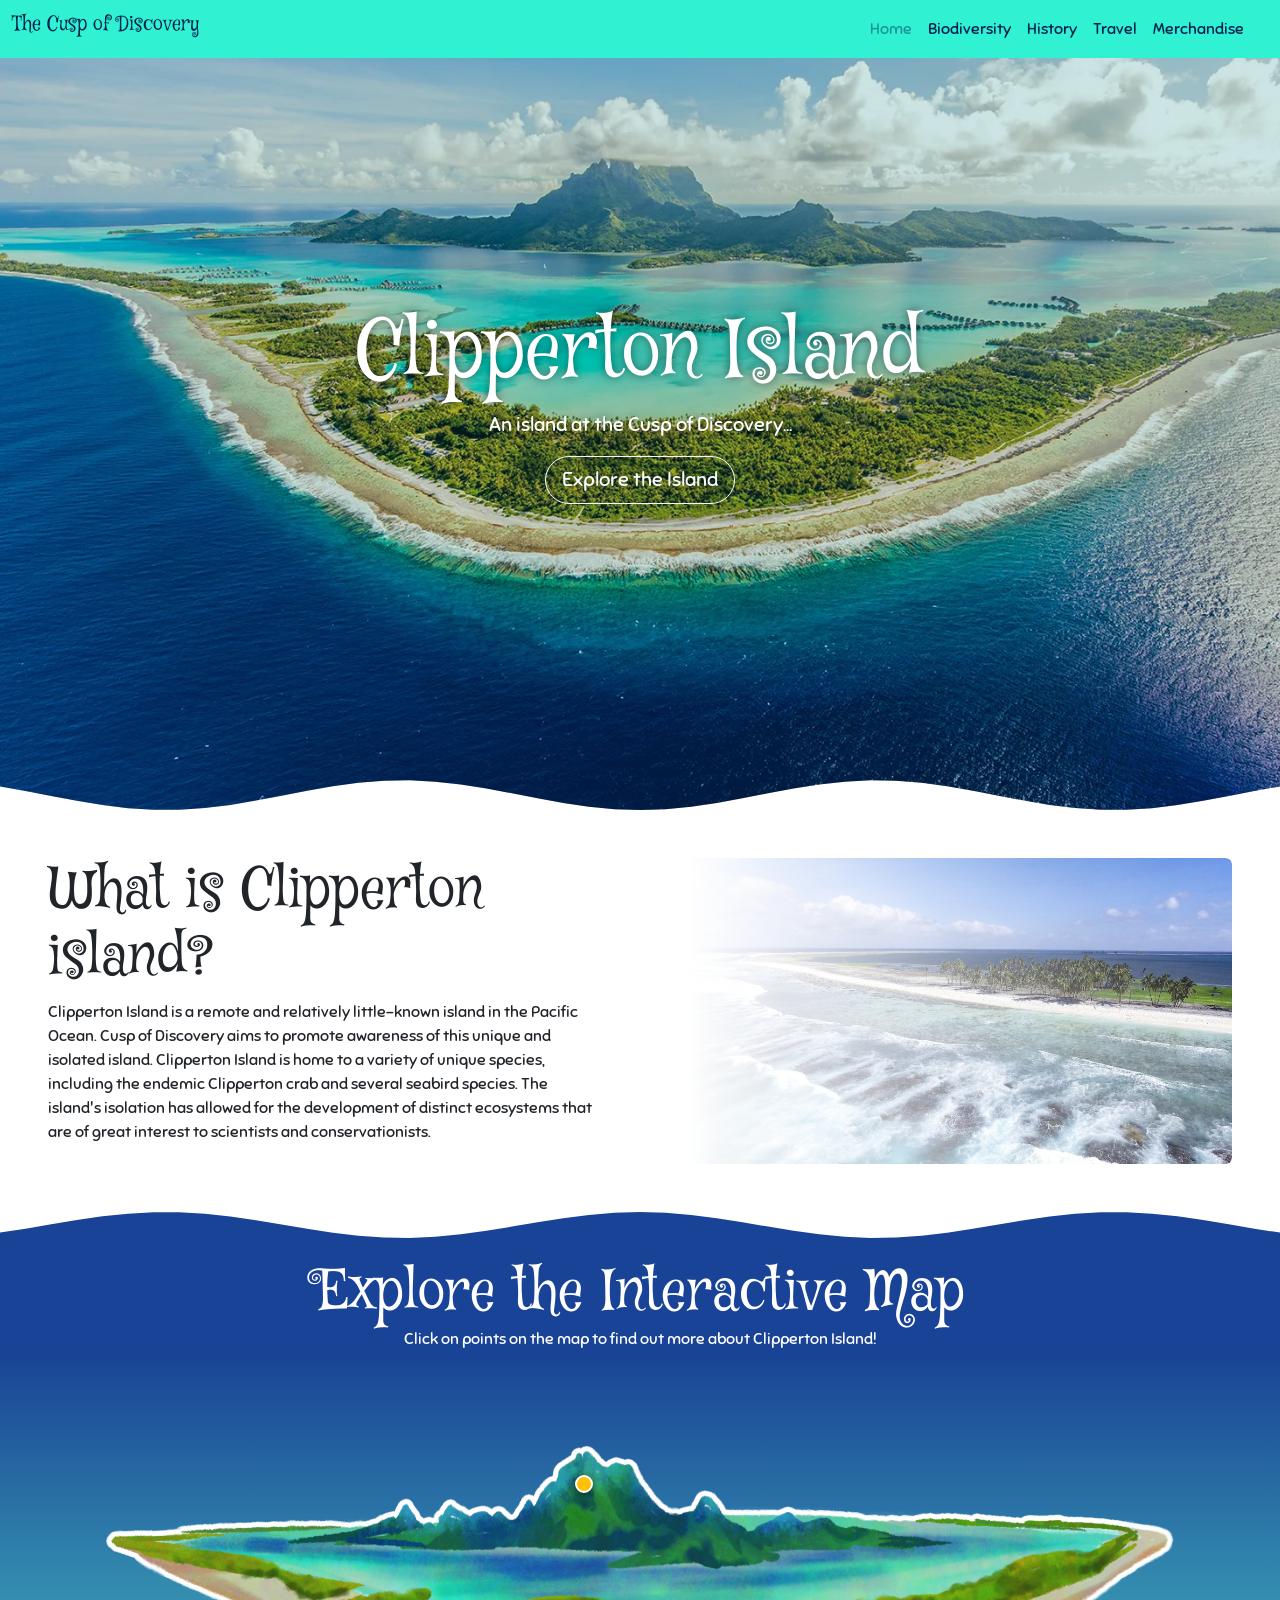
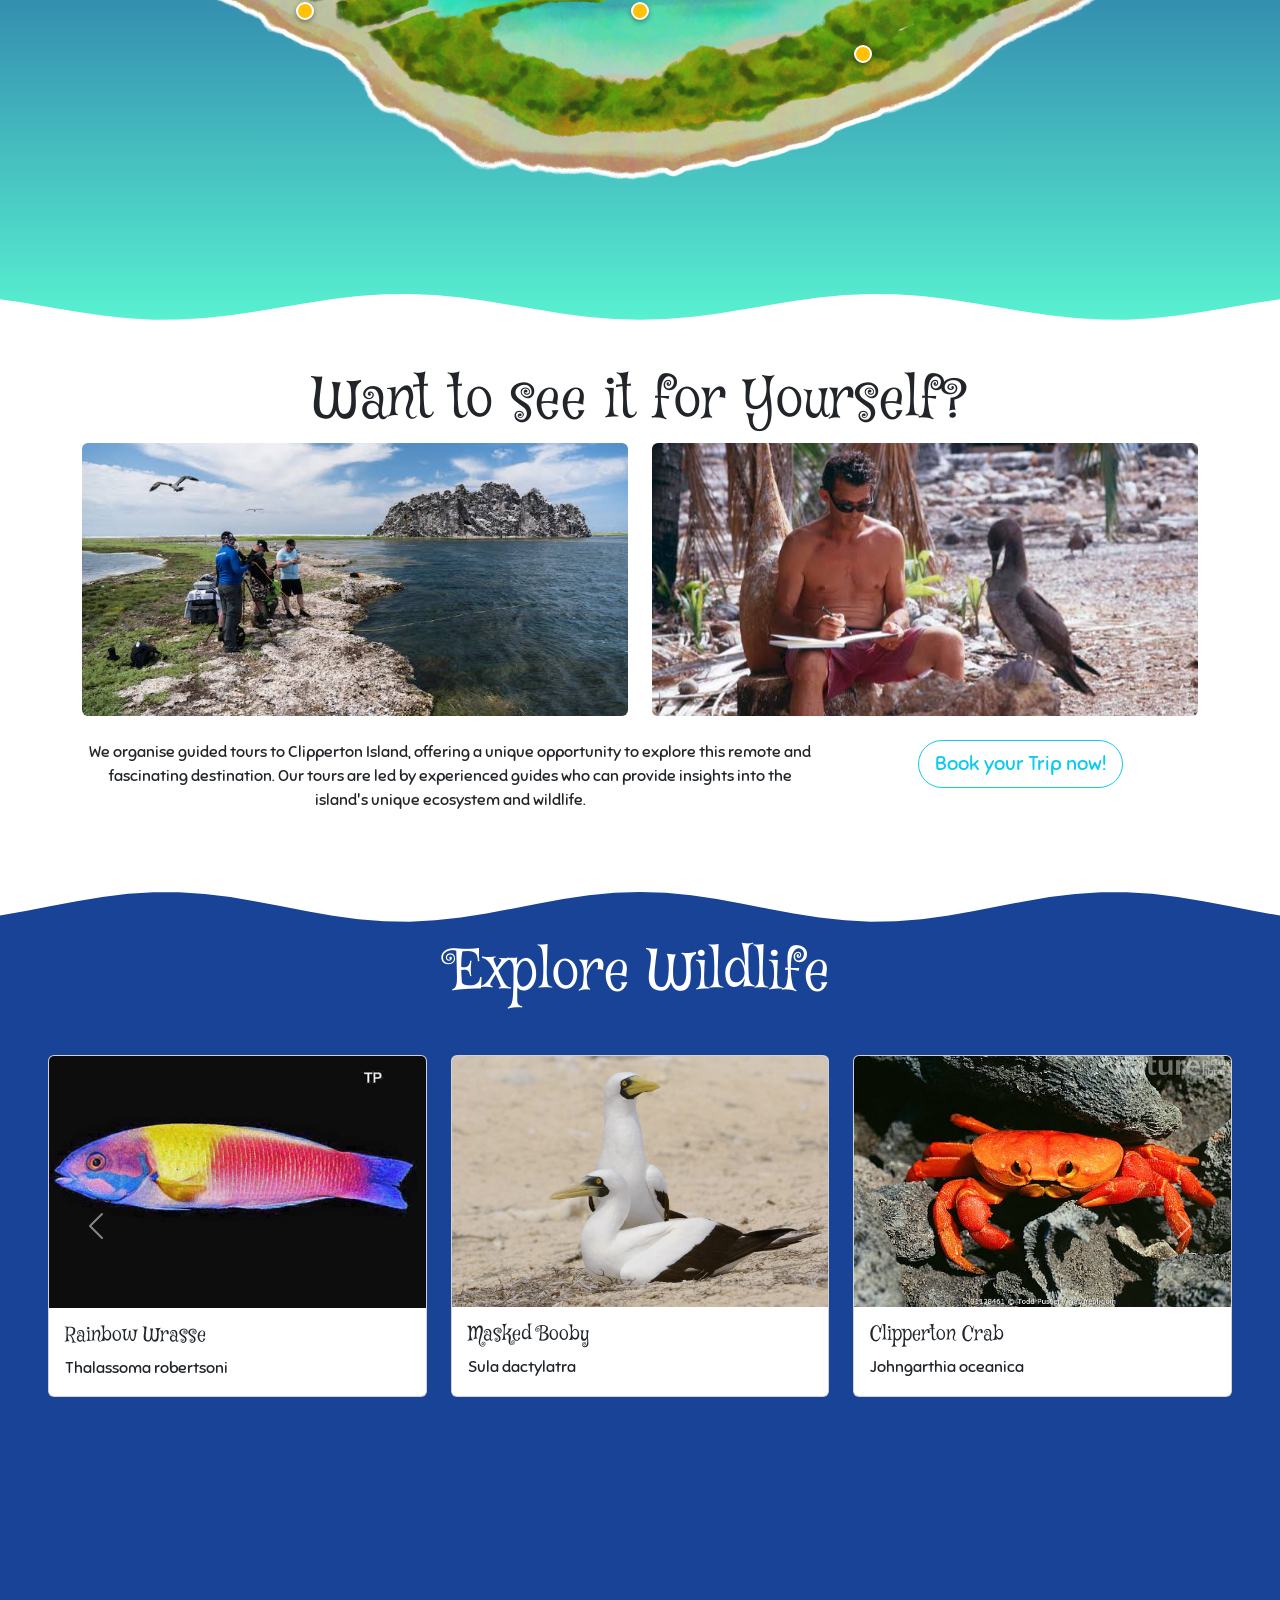
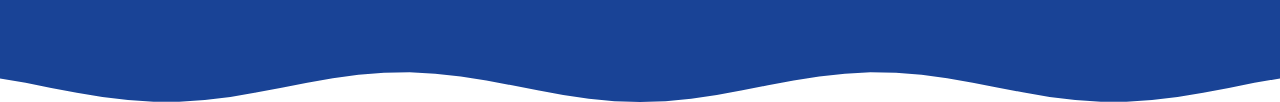
==== index.html @ e1ca2e1e "Add initial project files including HTML, CSS, JavaScript, images, and configuration" ====
<!doctype html>
<html lang="en">
  <head>
    <meta charset="utf-8">
    <meta name="viewport" content="width=device-width, initial-scale=1">
    <title>The Cusp of Discovery</title>
    <link href="https://cdn.jsdelivr.net/npm/bootstrap@5.3.9/dist/css/bootstrap.min.css" rel="stylesheet" integrity="sha384-yEPZ7jP9S0QKiUQ0m3jjsO4ProIW7wvR9gXkI7JOGa2XVsw53Yke2bsdkBbjmmiX" crossorigin="anonymous">
    <link rel="stylesheet" href="css/style.css">
    <link rel="preconnect" href="https://fonts.googleapis.com">
    <link rel="preconnect" href="https://fonts.gstatic.com" crossorigin>
    <link href="https://fonts.googleapis.com/css2?family=Mystery+Quest&family=Sniglet:wght@400;800&display=swap" rel="stylesheet">
</head>



  <body>
    <nav class="navbar navbar-expand-lg fixed-top custom-navbar">
        <div class="container-fluid">
            <a class="h2 navbar-brand" href="#">The Cusp of Discovery</a>
            <button class="navbar-toggler" type="button" data-bs-toggle="offcanvas" data-bs-target="#offcanvasNavbar" aria-controls="offcanvasNavbar" aria-label="Toggle navigation">
            <span class="navbar-toggler-icon"></span>
            </button>
            <div class="offcanvas offcanvas-end" tabindex="-1" id="offcanvasNavbar" aria-labelledby="offcanvasNavbarLabel">
                <div class="offcanvas-header">
                    <h5 class="offcanvas-title" id="offcanvasNavbarLabel">The Cusp of Discovery</h5>
                    <button type="button" class="btn-close" data-bs-dismiss="offcanvas" aria-label="Close"></button>
                </div>
                <div class="offcanvas-body">
                    <ul class="navbar-nav justify-content-end flex-grow-1 pe-3">
                        <li class="nav-item">
                            <a class="nav-link active" aria-current="page" href="#">Home</a>
                        </li>
                        <li class="nav-item">
                            <a class="nav-link" href="#">Biodiversity</a>
                        </li>
                        <li class="nav-item">
                            <a class="nav-link" href="#">History</a>
                        </li>
                        <li class="nav-item">
                            <a class="nav-link" href="#">Travel</a>
                        </li>
                        <li class="nav-item">
                            <a class="nav-link" href="#">Merchandise</a>
                        </li>
                    </ul>
                </div>
            </div>
        </div>
    </nav>

    <div class="masthead"
    style="background-image: url(images/clipperton_hero.png);"
    >
        <div class="color-overlay d-flex justify-content-center align-items-center">
            <div class="text-center text-white">
                <h1 class="display-1 ">Clipperton Island</h1>
                <p class="lead text-center">An island at the Cusp of Discovery...</p>
                
               <a href="#map" class="btn btn-outline-light btn-lg rounded-pill">
                Explore the Island
                </a>
            </div>
        </div>
    </div>

    <div class="container-fluid island-bio">
        <div class="row">
            <div class="col-12 col-md-6 p-5">
                <h2 class="display-4">What is Clipperton island?</h2>
                <p>Clipperton Island is a remote and relatively little-known island in the Pacific Ocean. Cusp of Discovery aims to promote awareness of this unique and isolated island. Clipperton Island is home to a variety of unique species, including the endemic Clipperton crab and several seabird species. The island's isolation has allowed for the development of distinct ecosystems that are of great interest to scientists and conservationists.</p>
            </div>
            <div class="col-12 col-md-6 p-5">
                <img src="images/shore.jpg" alt="Biodiversity" class="img-fluid rounded fade-img" >
            </div>
        </div>
    </div>

    <div class="justify-content-center align-items-center map-container d-flex py-5" id="map">
        <div class="text-center m-0">
            <h2 class="display-4 text-white m-0" >Explore the Interactive Map</h2>
            <p class="text-white">Click on points on the map to find out more about Clipperton Island!</p>

            <div class="container my-5" >
                <div class="position-relative d-inline-block w-100">
                    <img src="images/interactive_map.png" alt="Interactive Map" class="img-fluid rounded" >

                <button type="button" 
                        class="btn btn-warning rounded-circle position-absolute map-pin" 
                        style="top: 20%; left: 45%;"
                        data-bs-toggle="popover" 
                        data-bs-trigger="focus"
                        data-bs-custom-class="map-popover"
                        data-bs-title="Clipperton Rock" 
                        data-img="images/clipperton_rock.jpg"
                        data-bs-content="Clipperton Rock is the highest point on the island standing at 29m tall. It is a small, now extinct, volcanic outcropping.">
                </button>

                <button type="button"
                        class="btn btn-warning rounded-circle position-absolute map-pin" 
                        style="top: 60%; left: 70%;"
                        data-bs-toggle="popover" 
                        data-bs-trigger="focus"
                        data-bs-custom-class="map-popover"
                        data-bs-title="Plant Life" 
                        data-img="images/palms.jpg"
                        data-bs-content="The plant-life of the island consists of spiny grass, low thickets, and coconut palms">
                </button>

                <button type="button"
                        class="btn btn-warning rounded-circle position-absolute map-pin" 
                        style="top: 50%; left: 50%;"
                        data-bs-toggle="popover" 
                        data-bs-trigger="focus"
                        data-bs-custom-class="map-popover"
                        data-bs-title="Freshwater Lagoon" 
                        data-img="images/clipperton_lagoon.jpg"
                        data-bs-content="Clipperton's stagntant freshwater lagoon is filled with corals and seaweed beds. The lagoon is entirely devoid of fish. The water is drinkable but does not taste very good.">
                </button>

                <button type="button"
                        class="btn btn-warning rounded-circle position-absolute map-pin" 
                        style="top: 50%; left: 20%;"
                        data-bs-toggle="popover" 
                        data-bs-trigger="focus"
                        data-bs-custom-class="map-popover"
                        data-bs-title="Shore" 
                        data-img="images/clipperton_crab.jpg"
                        data-bs-content="The island shore separates the ocean from the island's freshwater lagoon. It is home to bright-orange land crabs known as Clipperton crabs.">
                </button>

                </div>
            </div>
        </div>
    </div>

    <div class="container py-5">
        <div class="text-center">
            <h2 class="display-4 m-0" >Want to see it for Yourself?</h2>
            <div class="row">
                <div class="col-12 col-md-6">
                    <img src="images/tours.png" alt="island tours" class="img-fluid rounded my-2">
                </div>
                <div class="col-12 col-md-6">
                    <img src="images/tours_2.png" alt="island tours" class="img-fluid rounded my-2">
                </div>
            </div>

            <div class="row py-3">
                <div class="col-12 col-md-8">
                    <p >We organise guided tours to Clipperton Island, offering a unique opportunity to explore this remote and fascinating destination. Our tours are led by experienced guides who can provide insights into the island's unique ecosystem and wildlife.</p>
                </div>
                <div class="col-12 col-md-4">
                    <a href="travel.html" class="btn btn-outline-info btn-lg rounded-pill">
                    Book your Trip now!
                    </a>
                </div>
            </div>
        </div>
    </div>

    <div class=" wildlife-container">
        <div class="text-center py-5">
        <h2 class="display-4 m-0 text-white">Explore Wildlife</h2>
        </div>
        <div id="carouselExampleControls" class="carousel slide px-5" data-bs-ride="false">
            <div class="carousel-inner">


                <div class="carousel-item active">
                <div class="row row-cols-1 row-cols-md-3 g-4">

                    <div class="col">
                    <a href="#"><div class="card h-100">
                        <img src="images/rainbow_wrass.png" class="card-img-top" alt="Rainbow Wrasse">
                        <div class="card-body">
                        <h5 class="card-title">Rainbow Wrasse</h5>
                        <p class="card-text">Thalassoma robertsoni</p>
                        </div>
                    </div></a>
                    </div>

                    <div class="col">
                    <a href="#"><div class="card h-100">
                        <img src="images/masked_booby.jpg" class="card-img-top" alt="Masked Booby">
                        <div class="card-body">
                        <h5 class="card-title">Masked Booby</h5>
                        <p class="card-text">Sula dactylatra</p>
                        </div>
                    </div></a>
                    </div>
                    
                    <div class="col">
                    <a href="#"><div class="card h-100">
                        <img src="images/clipperton_crab.png" class="card-img-top" alt="Clipperton Crab">
                        <div class="card-body">
                        <h5 class="card-title">Clipperton Crab</h5>
                        <p class="card-text">Johngarthia oceanica</p>
                        </div>
                    </div></a>
                    </div>
                    
                </div>
                </div>

                <!-- Slide 2 -->
                <div class="carousel-item">
                <div class="row row-cols-1 row-cols-md-3 g-4">
                    <div class="col">
                    <a href="#"><div class="card h-100">
                        <img src="images/frigatebird.jpg" class="card-img-top" alt="Frigate Bird">
                        <div class="card-body">
                        <h5 class="card-title">Frigate Bird</h5>
                        <p class="card-text">Fregata magnificens</p>
                        </div>
                    </div></a>
                    </div>
                    
                    <div class="col">
                    <a href="#"><div class="card h-100">
                        <img src="images/copper_skink.jpg" class="card-img-top" alt="Copper-tailed Skink">
                        <div class="card-body">
                        <h5 class="card-title">Copper-tailed Skink</h5>
                        <p class="card-text">Ctenotus taeniolatus</p>
                        </div>
                    </div></a>
                    </div>
                    
                    <div class="col">
                    <a href="#"><div class="card h-100">
                        <img src="images/cocos_booby.jpg" class="card-img-top" alt="Cocos Booby">
                        <div class="card-body">
                        <h5 class="card-title">Cocos Booby</h5>
                        <p class="card-text">Sula brewsteri</p>
                        </div>
                    </div></a>
                    </div>
                    
                </div>
                </div>

            </div>

            <button class="carousel-control-prev" type="button" data-bs-target="#carouselExampleControls" data-bs-slide="prev">
                <span class="carousel-control-prev-icon" aria-hidden="true"></span>
                <span class="visually-hidden">Previous</span>
            </button>
            <button class="carousel-control-next" type="button" data-bs-target="#carouselExampleControls" data-bs-slide="next">
                <span class="carousel-control-next-icon" aria-hidden="true"></span>
                <span class="visually-hidden">Next</span>
            </button>
            </div>
        </div>
     
    
    

   <script src="https://code.jquery.com/jquery-3.7.1.min.js"></script>
    <script src="https://cdn.jsdelivr.net/npm/bootstrap@5.3.9/dist/js/bootstrap.bundle.min.js" integrity="sha384-WyOxWvTyr1QaMPfiPJSv76iReVthorl5uWlFtZPyK0IEB0hGzo9y5Bp9mYanr8Bu" crossorigin="anonymous"></script>
    <script src="js/app.js"></script>
    <script src="js/script.js"></script>
    
</body>
</html>
---- css/style.css ----
* {
    font-family: Sniglet, cursive;
}

h1,
h2,
h3,
h4,
h5,
h6,
.navbar-brand {
    font-family: 'Mystery Quest', cursive;
}

a {
    text-decoration: none;
}

.masthead {
    background-size: cover;
    min-height: 90vh;
    position: relative;
    color: white;
    text-shadow: 0 0 10px rgba(0, 0, 0, 0.5);
    clip-path: polygon(100% 0%, 0% 0%,
            0.00% 97.09%, 2.00% 97.64%, 4.00% 98.26%, 6.00% 98.86%, 8.00% 99.39%,
            10.00% 99.77%, 12.00% 99.98%, 14.00% 99.97%, 16.00% 99.76%, 18.00% 99.37%,
            20.00% 98.84%, 22.00% 98.24%, 24.00% 97.62%, 26.00% 97.07%, 28.00% 96.64%,
            30.00% 96.39%, 32.00% 96.34%, 34.00% 96.50%, 36.00% 96.85%, 38.00% 97.34%,
            40.00% 97.94%, 42.00% 98.56%, 44.00% 99.13%, 46.00% 99.59%, 48.00% 99.90%,
            50.00% 100.00%, 52.00% 99.90%, 54.00% 99.59%, 56.00% 99.13%, 58.00% 98.56%,
            60.00% 97.94%, 62.00% 97.34%, 64.00% 96.85%, 66.00% 96.50%, 68.00% 96.34%,
            70.00% 96.39%, 72.00% 96.64%, 74.00% 97.07%, 76.00% 97.62%, 78.00% 98.24%,
            80.00% 98.84%, 82.00% 99.37%, 84.00% 99.76%, 86.00% 99.97%, 88.00% 99.98%,
            90.00% 99.77%, 92.00% 99.39%, 94.00% 98.86%, 96.00% 98.26%, 98.00% 97.64%,
            100.00% 97.09%);
}

.color-overlay {
    position: absolute;
    width: 100%;
    height: 100%;
    background-color: rgba(0, 121, 115, 0.2);
}

@media (max-width: 768px) {
    .masthead {
        min-height: 50vh;
    }
}

.custom-navbar,
.custom-navbar .offcanvas {
    background-color: rgb(48, 241, 209) !important;
}

.custom-navbar .navbar-brand,
.custom-navbar .offcanvas-title {
    color: #001f4e;
}

/* 3. Navigation Links */
.custom-navbar .nav-link {
    color: #001f4e;
}

/* 4. Hover & Active Link States */
.custom-navbar .nav-link:hover,
.custom-navbar .nav-link.active {
    color: #001f4e71;
}

.fade-img {
    mask: linear-gradient(to left, black 0%, transparent 100%);
    -webkit-mask: linear-gradient(to left, black 0%, transparent 100%);
    mask-size: contain;
    -webkit-mask-size: contain;
    mask-position: center;
    -webkit-mask-position: center;
    mask-repeat: no-repeat;
    -webkit-mask-repeat: no-repeat;
}

.map-container {
    background: #58F1D1;
    background: linear-gradient(0deg, rgba(88, 241, 209, 1) 0%, rgba(25, 67, 150, 1) 80%);
}

.map-container {
    min-height: 70vh;
    clip-path: polygon(100.00% 2.91%, 98.00% 2.36%, 96.00% 1.74%, 94.00% 1.14%, 92.00% 0.61%,
            90.00% 0.23%, 88.00% 0.02%, 86.00% 0.03%, 84.00% 0.24%, 82.00% 0.63%,
            80.00% 1.16%, 78.00% 1.76%, 76.00% 2.38%, 74.00% 2.93%, 72.00% 3.36%,
            70.00% 3.61%, 68.00% 3.66%, 66.00% 3.50%, 64.00% 3.15%, 62.00% 2.66%,
            60.00% 2.06%, 58.00% 1.44%, 56.00% 0.87%, 54.00% 0.41%, 52.00% 0.10%,
            50.00% 0.00%, 48.00% 0.10%, 46.00% 0.41%, 44.00% 0.87%, 42.00% 1.44%,
            40.00% 2.06%, 38.00% 2.66%, 36.00% 3.15%, 34.00% 3.50%, 32.00% 3.66%,
            30.00% 3.61%, 28.00% 3.36%, 26.00% 2.93%, 24.00% 2.38%, 22.00% 1.76%,
            20.00% 1.16%, 18.00% 0.63%, 16.00% 0.24%, 14.00% 0.03%, 12.00% 0.02%,
            10.00% 0.23%, 8.00% 0.61%, 6.00% 1.14%, 4.00% 1.74%, 2.00% 2.36%,
            0.00% 2.91%,

            /* Bottom Wave (Left to Right) */
            0.00% 97.09%, 2.00% 97.64%, 4.00% 98.26%, 6.00% 98.86%, 8.00% 99.39%,
            10.00% 99.77%, 12.00% 99.98%, 14.00% 99.97%, 16.00% 99.76%, 18.00% 99.37%,
            20.00% 98.84%, 22.00% 98.24%, 24.00% 97.62%, 26.00% 97.07%, 28.00% 96.64%,
            30.00% 96.39%, 32.00% 96.34%, 34.00% 96.50%, 36.00% 96.85%, 38.00% 97.34%,
            40.00% 97.94%, 42.00% 98.56%, 44.00% 99.13%, 46.00% 99.59%, 48.00% 99.90%,
            50.00% 100.00%, 52.00% 99.90%, 54.00% 99.59%, 56.00% 99.13%, 58.00% 98.56%,
            60.00% 97.94%, 62.00% 97.34%, 64.00% 96.85%, 66.00% 96.50%, 68.00% 96.34%,
            70.00% 96.39%, 72.00% 96.64%, 74.00% 97.07%, 76.00% 97.62%, 78.00% 98.24%,
            80.00% 98.84%, 82.00% 99.37%, 84.00% 99.76%, 86.00% 99.97%, 88.00% 99.98%,
            90.00% 99.77%, 92.00% 99.39%, 94.00% 98.86%, 96.00% 98.26%, 98.00% 97.64%,
            100.00% 97.09%);
}

.map-pin {
    width: 18px;
    height: 18px;
    padding: 0;
    border: 2px solid #ffffff;
    box-shadow: 0 2px 5px rgba(0, 0, 0, 0.4);
    transform: translate(-50%, -50%);
    transition: transform 0.2s ease;
}

.map-pin:hover,
.map-pin:focus {
    transform: translate(-50%, -50%) scale(1.3);
}

.map-popover {
    --bs-popover-header-bg: rgb(48, 241, 209);
    --bs-popover-header-color: #001f4e;
}

.map-popover .popover-header {
    font-size: 1.25rem;
    font-family: Sniglet, cursive;
}

.wildlife-container {
    background: rgba(25, 67, 150, 1);
    min-height: 90vh;
    clip-path: polygon(100.00% 2.91%, 98.00% 2.36%, 96.00% 1.74%, 94.00% 1.14%, 92.00% 0.61%,
            90.00% 0.23%, 88.00% 0.02%, 86.00% 0.03%, 84.00% 0.24%, 82.00% 0.63%,
            80.00% 1.16%, 78.00% 1.76%, 76.00% 2.38%, 74.00% 2.93%, 72.00% 3.36%,
            70.00% 3.61%, 68.00% 3.66%, 66.00% 3.50%, 64.00% 3.15%, 62.00% 2.66%,
            60.00% 2.06%, 58.00% 1.44%, 56.00% 0.87%, 54.00% 0.41%, 52.00% 0.10%,
            50.00% 0.00%, 48.00% 0.10%, 46.00% 0.41%, 44.00% 0.87%, 42.00% 1.44%,
            40.00% 2.06%, 38.00% 2.66%, 36.00% 3.15%, 34.00% 3.50%, 32.00% 3.66%,
            30.00% 3.61%, 28.00% 3.36%, 26.00% 2.93%, 24.00% 2.38%, 22.00% 1.76%,
            20.00% 1.16%, 18.00% 0.63%, 16.00% 0.24%, 14.00% 0.03%, 12.00% 0.02%,
            10.00% 0.23%, 8.00% 0.61%, 6.00% 1.14%, 4.00% 1.74%, 2.00% 2.36%,
            0.00% 2.91%,

            /* Bottom Wave (Left to Right) */
            0.00% 97.09%, 2.00% 97.64%, 4.00% 98.26%, 6.00% 98.86%, 8.00% 99.39%,
            10.00% 99.77%, 12.00% 99.98%, 14.00% 99.97%, 16.00% 99.76%, 18.00% 99.37%,
            20.00% 98.84%, 22.00% 98.24%, 24.00% 97.62%, 26.00% 97.07%, 28.00% 96.64%,
            30.00% 96.39%, 32.00% 96.34%, 34.00% 96.50%, 36.00% 96.85%, 38.00% 97.34%,
            40.00% 97.94%, 42.00% 98.56%, 44.00% 99.13%, 46.00% 99.59%, 48.00% 99.90%,
            50.00% 100.00%, 52.00% 99.90%, 54.00% 99.59%, 56.00% 99.13%, 58.00% 98.56%,
            60.00% 97.94%, 62.00% 97.34%, 64.00% 96.85%, 66.00% 96.50%, 68.00% 96.34%,
            70.00% 96.39%, 72.00% 96.64%, 74.00% 97.07%, 76.00% 97.62%, 78.00% 98.24%,
            80.00% 98.84%, 82.00% 99.37%, 84.00% 99.76%, 86.00% 99.97%, 88.00% 99.98%,
            90.00% 99.77%, 92.00% 99.39%, 94.00% 98.86%, 96.00% 98.26%, 98.00% 97.64%,
            100.00% 97.09%);
}
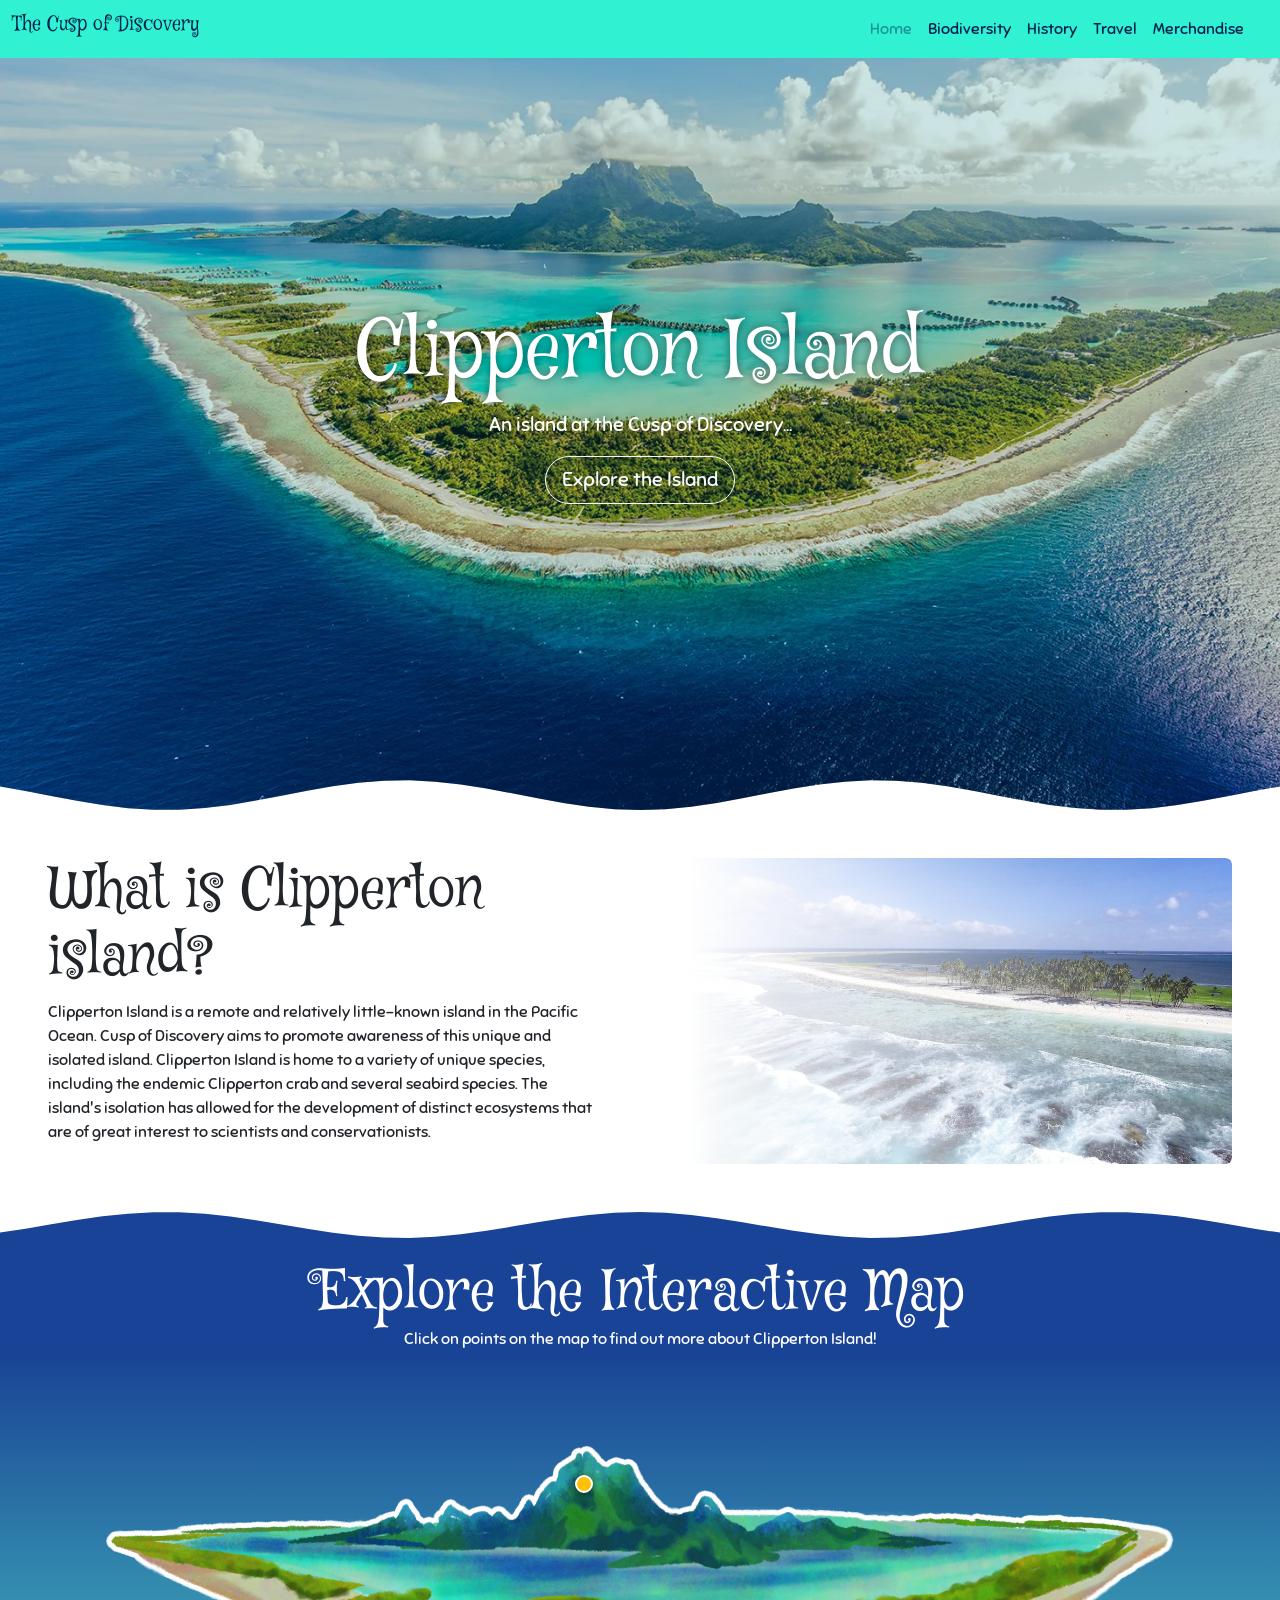
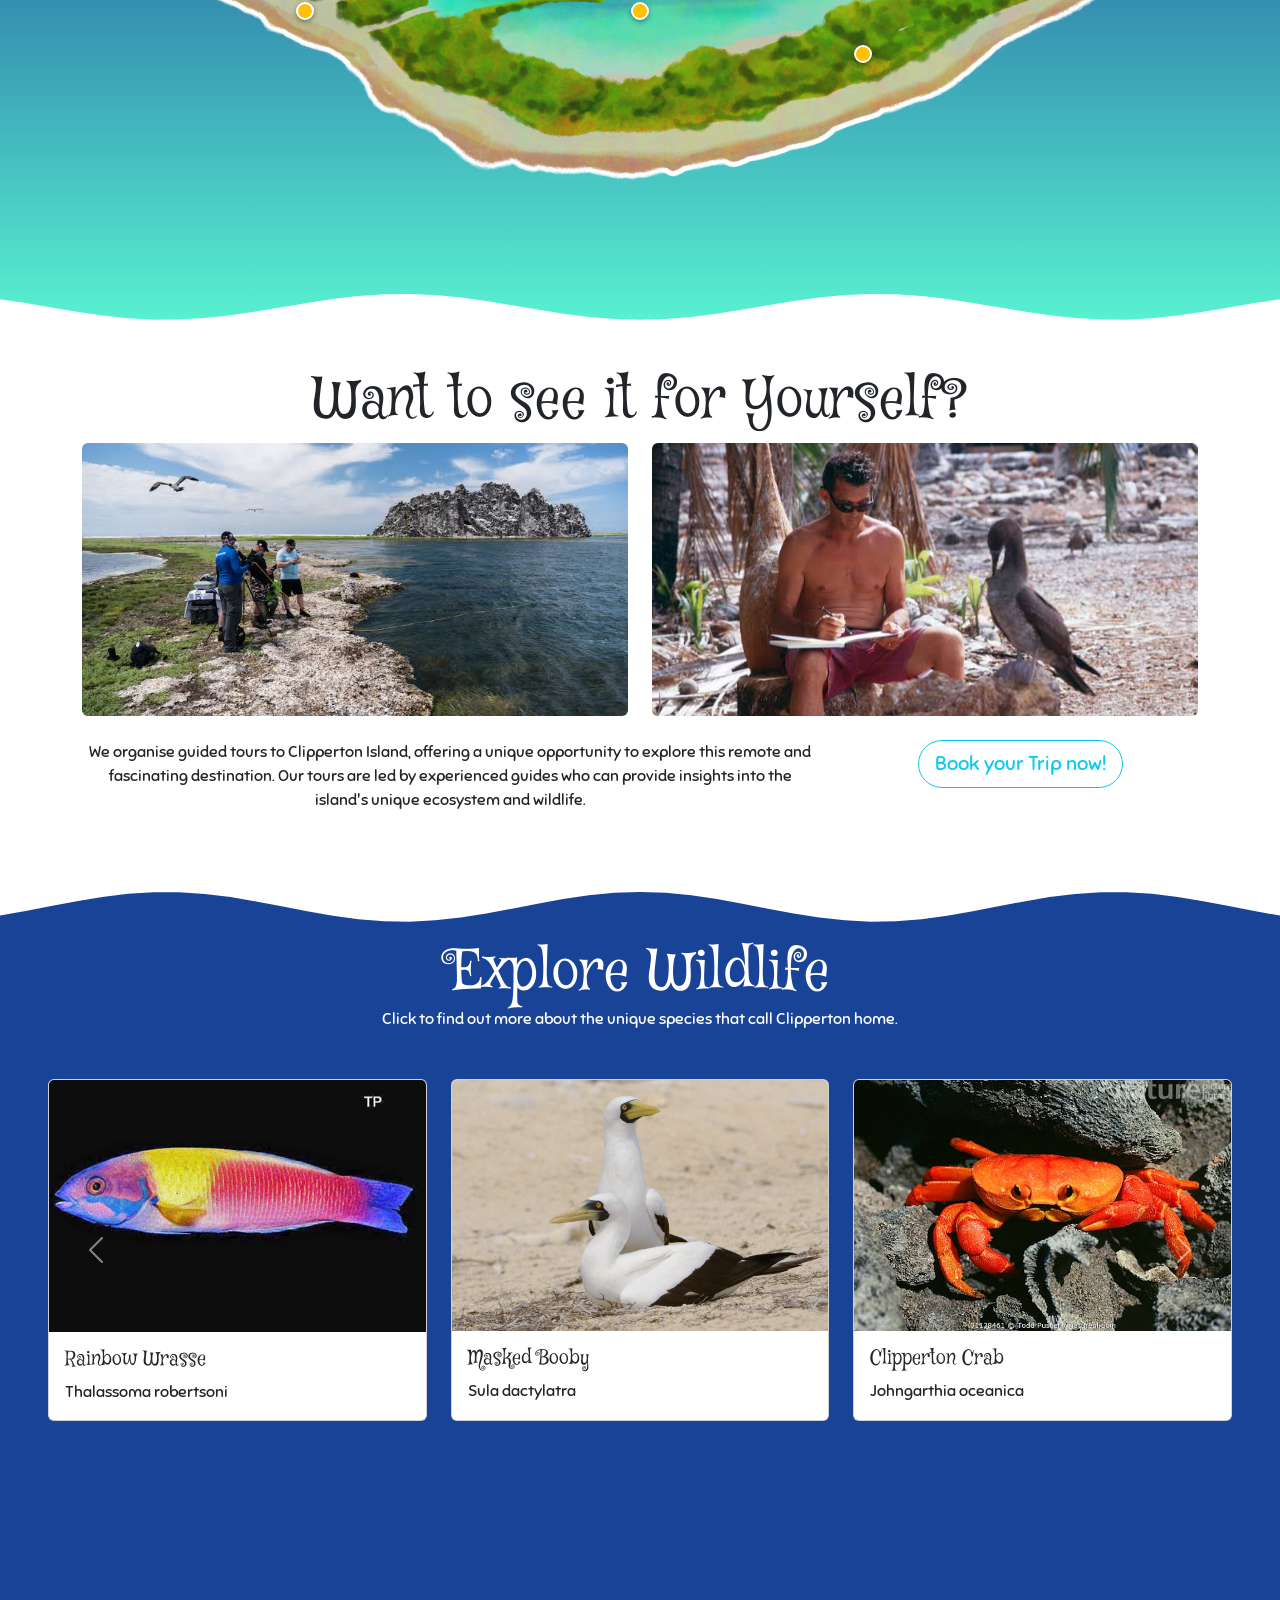
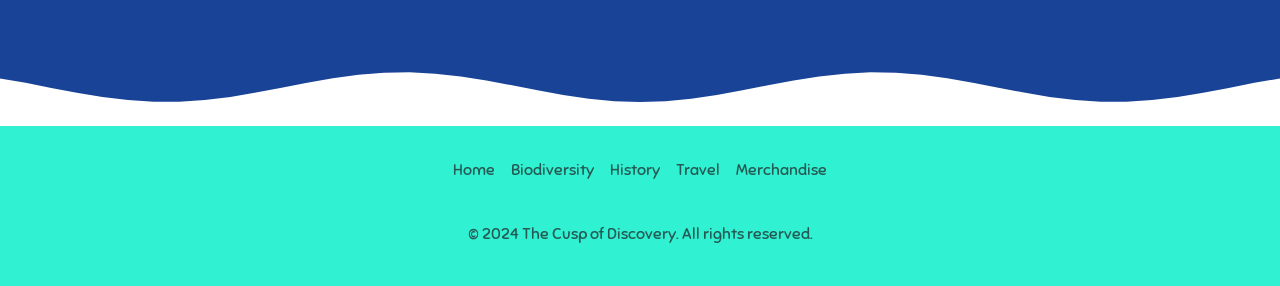
==== commit 43653f3a: "Update wildlife carousel to be responsive on mobile" ====
--- a/index.html
+++ b/index.html
@@ -158,99 +158,220 @@
         </div>
     </div>
 
-    <div class=" wildlife-container">
-        <div class="text-center py-5">
+
+    <div class="wildlife-container">
+    <div class="text-center py-5">
         <h2 class="display-4 m-0 text-white">Explore Wildlife</h2>
-        </div>
-        <div id="carouselExampleControls" class="carousel slide px-5" data-bs-ride="false">
-            <div class="carousel-inner">
-
-
-                <div class="carousel-item active">
+        <p class=" m-0 text-white">Click to find out more about the unique species that call Clipperton home.</p>
+    </div>
+
+    <div id="carouselDesktop" class="carousel slide px-5 d-none d-md-block" data-bs-ride="false">
+        <div class="carousel-inner">
+
+            <!-- Desktop Slide 1 -->
+            <div class="carousel-item active">
                 <div class="row row-cols-1 row-cols-md-3 g-4">
 
                     <div class="col">
-                    <a href="#"><div class="card h-100">
+                        <a href="#">
+                            <div class="card h-100">
+                                <img src="images/rainbow_wrass.png" class="card-img-top" alt="Rainbow Wrasse">
+                                <div class="card-body">
+                                    <h5 class="card-title">Rainbow Wrasse</h5>
+                                    <p class="card-text">Thalassoma robertsoni</p>
+                                </div>
+                            </div>
+                        </a>
+                    </div>
+
+                    <div class="col">
+                        <a href="#">
+                            <div class="card h-100">
+                                <img src="images/masked_booby.jpg" class="card-img-top" alt="Masked Booby">
+                                <div class="card-body">
+                                    <h5 class="card-title">Masked Booby</h5>
+                                    <p class="card-text">Sula dactylatra</p>
+                                </div>
+                            </div>
+                        </a>
+                    </div>
+
+                    <div class="col">
+                        <a href="#">
+                            <div class="card h-100">
+                                <img src="images/clipperton_crab.png" class="card-img-top" alt="Clipperton Crab">
+                                <div class="card-body">
+                                    <h5 class="card-title">Clipperton Crab</h5>
+                                    <p class="card-text">Johngarthia oceanica</p>
+                                </div>
+                            </div>
+                        </a>
+                    </div>
+
+                </div>
+            </div>
+
+            <!-- Desktop Slide 2 -->
+            <div class="carousel-item">
+                <div class="row row-cols-1 row-cols-md-3 g-4">
+
+                    <div class="col">
+                        <a href="#">
+                            <div class="card h-100">
+                                <img src="images/frigatebird.jpg" class="card-img-top" alt="Frigate Bird">
+                                <div class="card-body">
+                                    <h5 class="card-title">Frigate Bird</h5>
+                                    <p class="card-text">Fregata magnificens</p>
+                                </div>
+                            </div>
+                        </a>
+                    </div>
+
+                    <div class="col">
+                        <a href="#">
+                            <div class="card h-100">
+                                <img src="images/copper_skink.jpg" class="card-img-top" alt="Copper-tailed Skink">
+                                <div class="card-body">
+                                    <h5 class="card-title">Copper-tailed Skink</h5>
+                                    <p class="card-text">Ctenotus taeniolatus</p>
+                                </div>
+                            </div>
+                        </a>
+                    </div>
+
+                    <div class="col">
+                        <a href="#">
+                            <div class="card h-100">
+                                <img src="images/cocos_booby.jpg" class="card-img-top" alt="Cocos Booby">
+                                <div class="card-body">
+                                    <h5 class="card-title">Cocos Booby</h5>
+                                    <p class="card-text">Sula brewsteri</p>
+                                </div>
+                            </div>
+                        </a>
+                    </div>
+
+                </div>
+            </div>
+
+        </div>
+
+        <button class="carousel-control-prev" type="button" data-bs-target="#carouselDesktop" data-bs-slide="prev">
+            <span class="carousel-control-prev-icon" aria-hidden="true"></span>
+            <span class="visually-hidden">Previous</span>
+        </button>
+        <button class="carousel-control-next" type="button" data-bs-target="#carouselDesktop" data-bs-slide="next">
+            <span class="carousel-control-next-icon" aria-hidden="true"></span>
+            <span class="visually-hidden">Next</span>
+        </button>
+    </div>
+
+
+    <div id="carouselMobile" class="carousel slide px-5 d-block d-md-none" data-bs-ride="false">
+        <div class="carousel-inner">
+            <!-- Mobile Slide 1 -->
+            <div class="carousel-item active">
+                <a href="#">
+                    <div class="card h-100">
                         <img src="images/rainbow_wrass.png" class="card-img-top" alt="Rainbow Wrasse">
                         <div class="card-body">
-                        <h5 class="card-title">Rainbow Wrasse</h5>
-                        <p class="card-text">Thalassoma robertsoni</p>
-                        </div>
-                    </div></a>
-                    </div>
-
-                    <div class="col">
-                    <a href="#"><div class="card h-100">
+                            <h5 class="card-title">Rainbow Wrasse</h5>
+                            <p class="card-text">Thalassoma robertsoni</p>
+                        </div>
+                    </div>
+                </a>
+            </div>
+
+            <!-- Mobile Slide 2 -->
+            <div class="carousel-item">
+                <a href="#">
+                    <div class="card h-100">
                         <img src="images/masked_booby.jpg" class="card-img-top" alt="Masked Booby">
                         <div class="card-body">
-                        <h5 class="card-title">Masked Booby</h5>
-                        <p class="card-text">Sula dactylatra</p>
-                        </div>
-                    </div></a>
-                    </div>
-                    
-                    <div class="col">
-                    <a href="#"><div class="card h-100">
+                            <h5 class="card-title">Masked Booby</h5>
+                            <p class="card-text">Sula dactylatra</p>
+                        </div>
+                    </div>
+                </a>
+            </div>
+
+            <!-- Mobile Slide 3 -->
+            <div class="carousel-item">
+                <a href="#">
+                    <div class="card h-100">
                         <img src="images/clipperton_crab.png" class="card-img-top" alt="Clipperton Crab">
                         <div class="card-body">
-                        <h5 class="card-title">Clipperton Crab</h5>
-                        <p class="card-text">Johngarthia oceanica</p>
-                        </div>
-                    </div></a>
-                    </div>
-                    
-                </div>
-                </div>
-
-                <!-- Slide 2 -->
-                <div class="carousel-item">
-                <div class="row row-cols-1 row-cols-md-3 g-4">
-                    <div class="col">
-                    <a href="#"><div class="card h-100">
+                            <h5 class="card-title">Clipperton Crab</h5>
+                            <p class="card-text">Johngarthia oceanica</p>
+                        </div>
+                    </div>
+                </a>
+            </div>
+
+            <!-- Mobile Slide 4 -->
+            <div class="carousel-item">
+                <a href="#">
+                    <div class="card h-100">
                         <img src="images/frigatebird.jpg" class="card-img-top" alt="Frigate Bird">
                         <div class="card-body">
-                        <h5 class="card-title">Frigate Bird</h5>
-                        <p class="card-text">Fregata magnificens</p>
-                        </div>
-                    </div></a>
-                    </div>
-                    
-                    <div class="col">
-                    <a href="#"><div class="card h-100">
+                            <h5 class="card-title">Frigate Bird</h5>
+                            <p class="card-text">Fregata magnificens</p>
+                        </div>
+                    </div>
+                </a>
+            </div>
+
+            <!-- Mobile Slide 5 -->
+            <div class="carousel-item">
+                <a href="#">
+                    <div class="card h-100">
                         <img src="images/copper_skink.jpg" class="card-img-top" alt="Copper-tailed Skink">
                         <div class="card-body">
-                        <h5 class="card-title">Copper-tailed Skink</h5>
-                        <p class="card-text">Ctenotus taeniolatus</p>
-                        </div>
-                    </div></a>
-                    </div>
-                    
-                    <div class="col">
-                    <a href="#"><div class="card h-100">
+                            <h5 class="card-title">Copper-tailed Skink</h5>
+                            <p class="card-text">Ctenotus taeniolatus</p>
+                        </div>
+                    </div>
+                </a>
+            </div>
+
+            <!-- Mobile Slide 6 -->
+            <div class="carousel-item">
+                <a href="#">
+                    <div class="card h-100">
                         <img src="images/cocos_booby.jpg" class="card-img-top" alt="Cocos Booby">
                         <div class="card-body">
-                        <h5 class="card-title">Cocos Booby</h5>
-                        <p class="card-text">Sula brewsteri</p>
-                        </div>
-                    </div></a>
-                    </div>
-                    
-                </div>
-                </div>
-
-            </div>
-
-            <button class="carousel-control-prev" type="button" data-bs-target="#carouselExampleControls" data-bs-slide="prev">
-                <span class="carousel-control-prev-icon" aria-hidden="true"></span>
-                <span class="visually-hidden">Previous</span>
-            </button>
-            <button class="carousel-control-next" type="button" data-bs-target="#carouselExampleControls" data-bs-slide="next">
-                <span class="carousel-control-next-icon" aria-hidden="true"></span>
-                <span class="visually-hidden">Next</span>
-            </button>
-            </div>
-        </div>
+                            <h5 class="card-title">Cocos Booby</h5>
+                            <p class="card-text">Sula brewsteri</p>
+                        </div>
+                    </div>
+                </a>
+            </div>
+
+        </div>
+
+        <button class="carousel-control-prev" type="button" data-bs-target="#carouselMobile" data-bs-slide="prev">
+            <span class="carousel-control-prev-icon" aria-hidden="true"></span>
+            <span class="visually-hidden">Previous</span>
+        </button>
+        <button class="carousel-control-next" type="button" data-bs-target="#carouselMobile" data-bs-slide="next">
+            <span class="carousel-control-next-icon" aria-hidden="true"></span>
+            <span class="visually-hidden">Next</span>
+        </button>
+    </div>
+
+</div>
+
      
+<footer class="py-4 mt-4">
+    <ul class="nav justify-content-center pb-3 mb-3 ">
+        <li class="nav-item"><a href="#" class="nav-link px-2 text-muted">Home</a></li>
+        <li class="nav-item"><a href="#" class="nav-link px-2 text-muted">Biodiversity</a></li>
+        <li class="nav-item"><a href="#" class="nav-link px-2 text-muted">History</a></li>
+        <li class="nav-item"><a href="#" class="nav-link px-2 text-muted">Travel</a></li>
+        <li class="nav-item"><a href="#" class="nav-link px-2 text-muted">Merchandise</a></li>
+    </ul>
+    <p class="text-center text-muted">&copy; 2024 The Cusp of Discovery. All rights reserved.</p>
+</footer>
     
     
 
--- a/css/style.css
+++ b/css/style.css
@@ -45,12 +45,14 @@
 
 @media (max-width: 768px) {
     .masthead {
-        min-height: 50vh;
+        min-height: 60vh;
     }
+
 }
 
 .custom-navbar,
-.custom-navbar .offcanvas {
+.custom-navbar .offcanvas,
+footer {
     background-color: rgb(48, 241, 209) !important;
 }
 
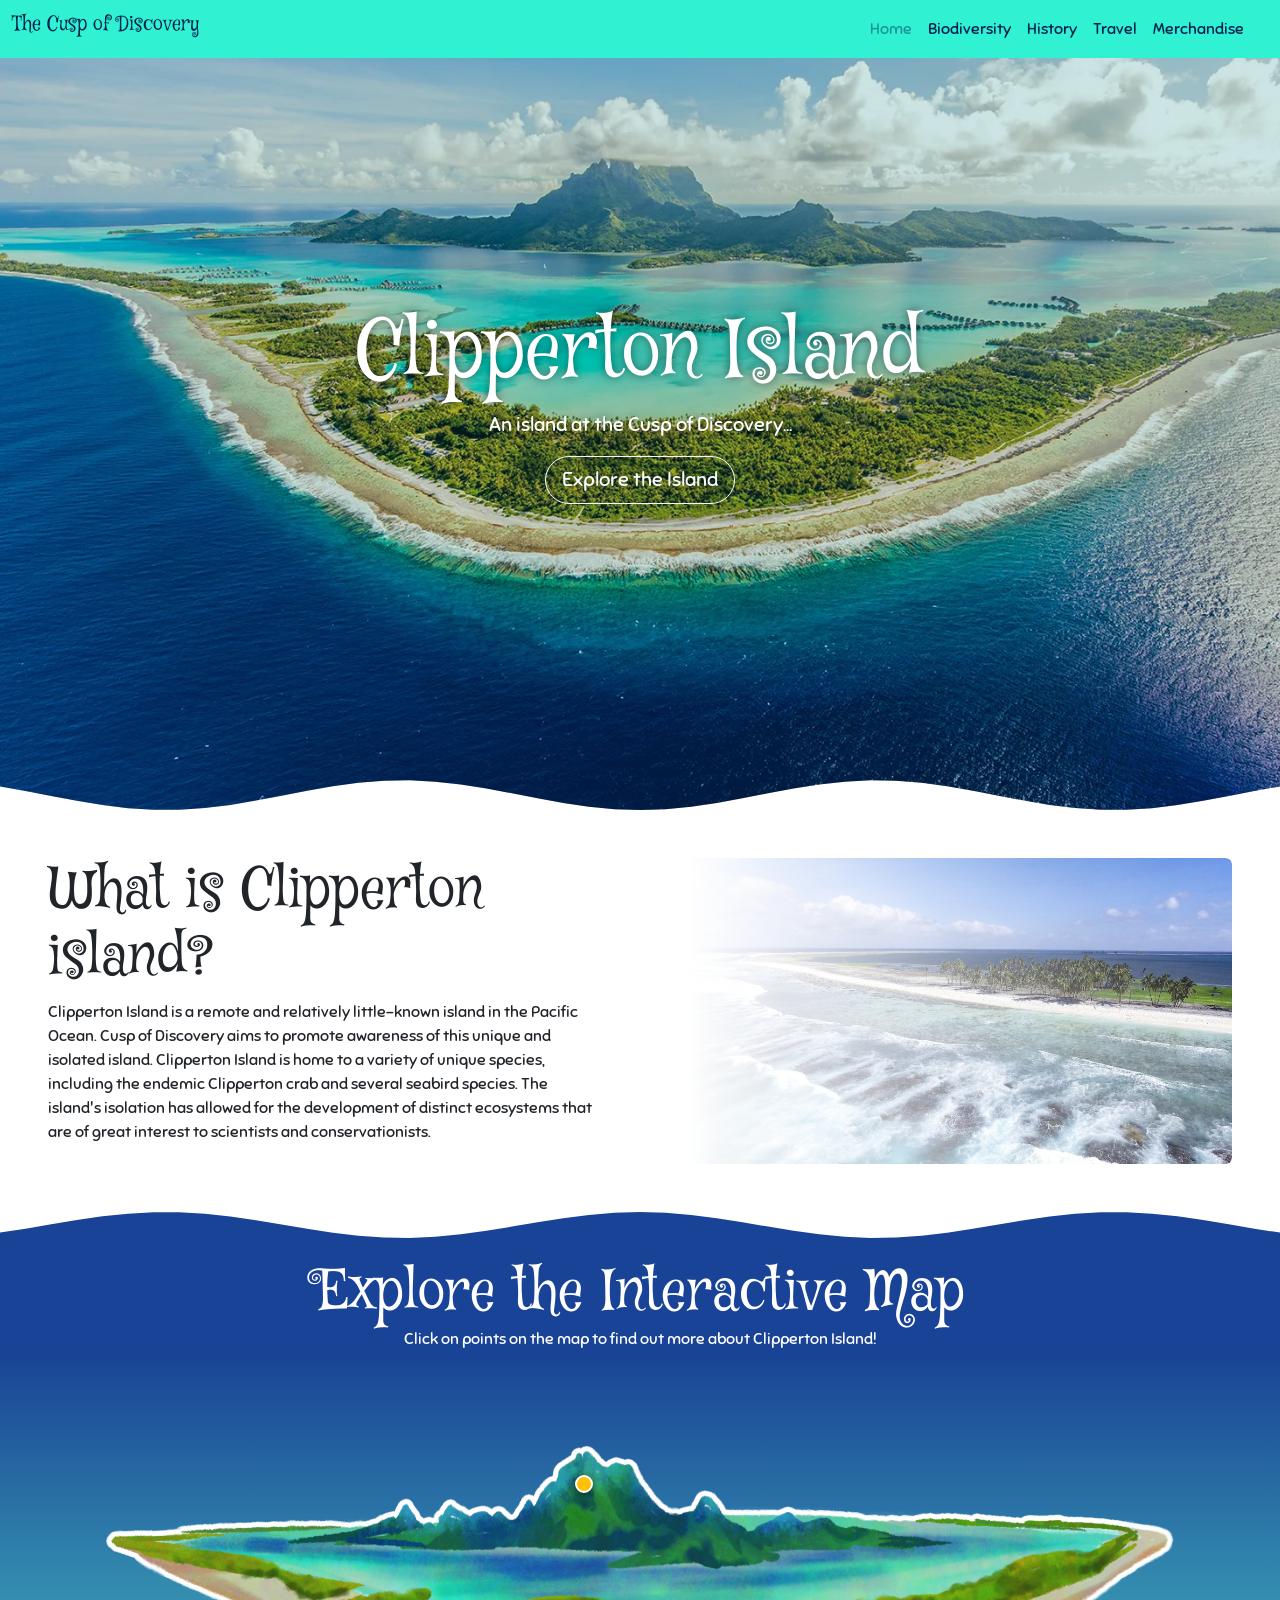
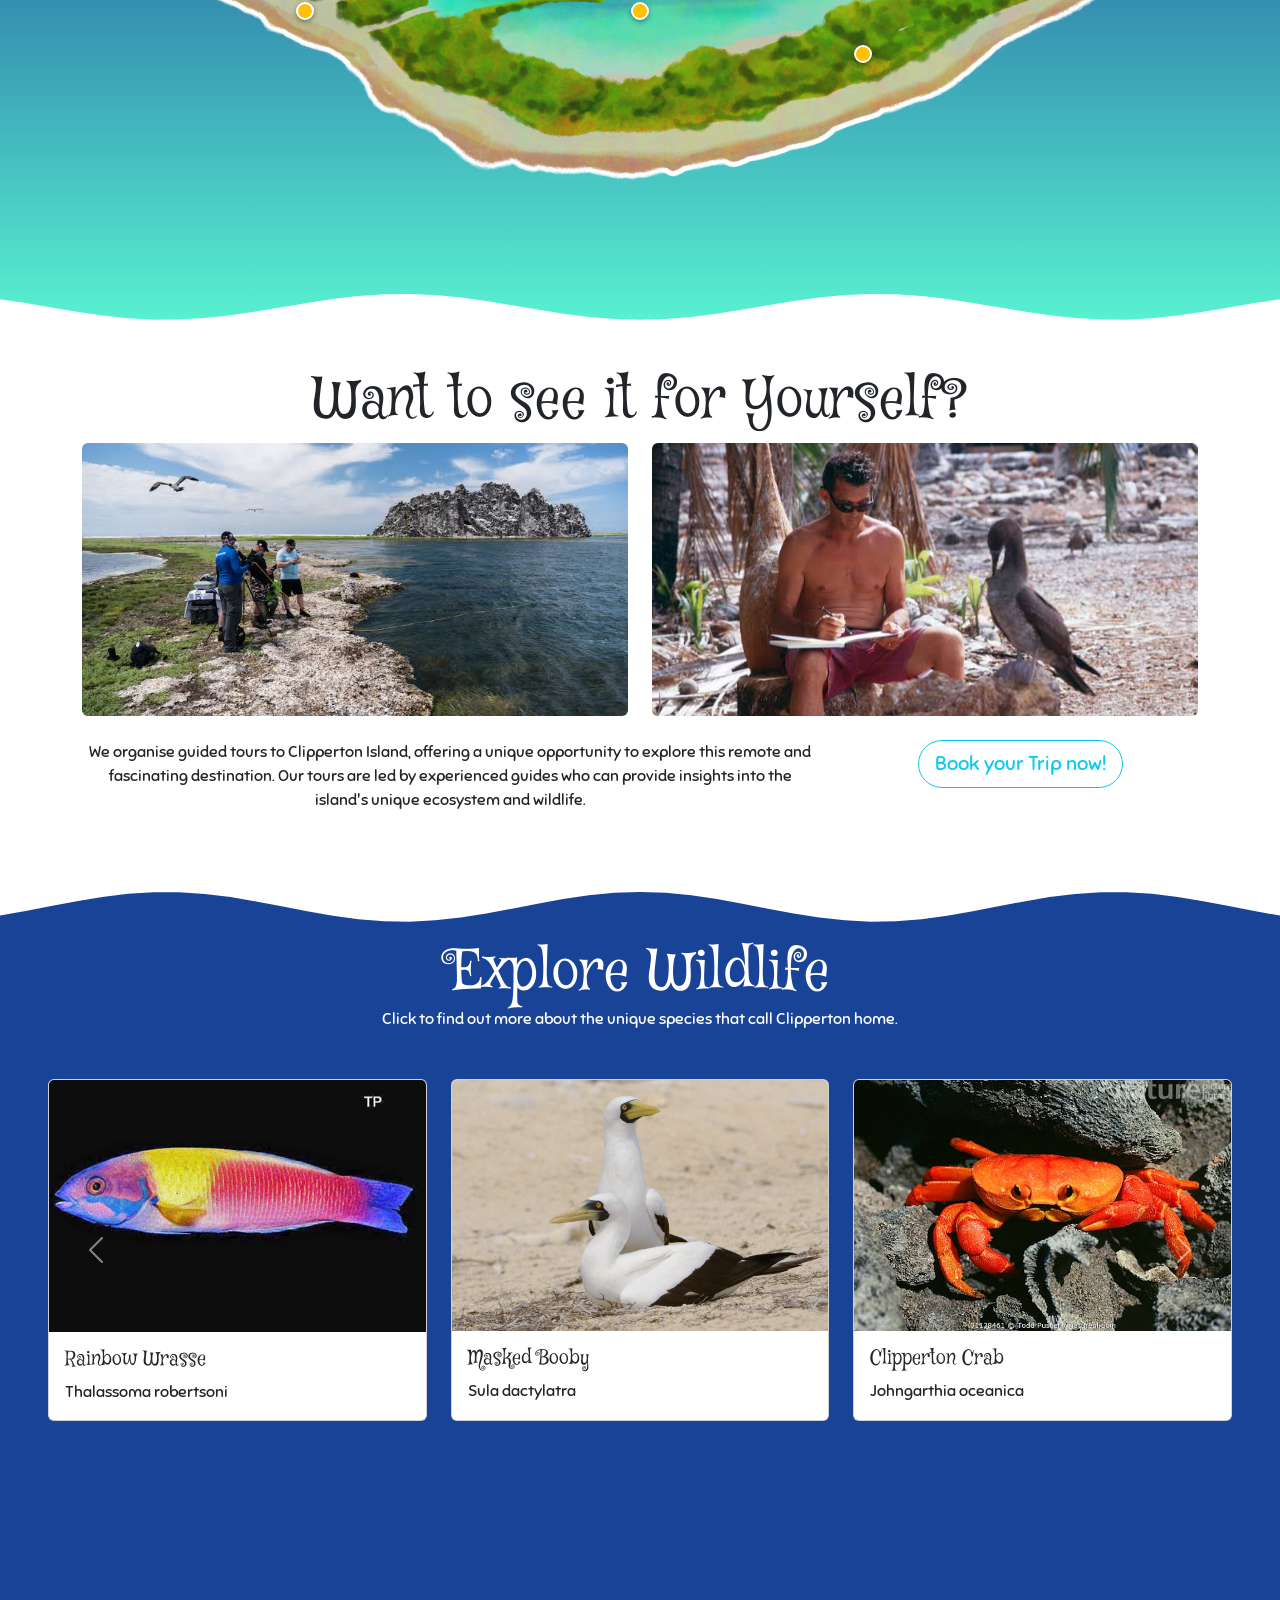
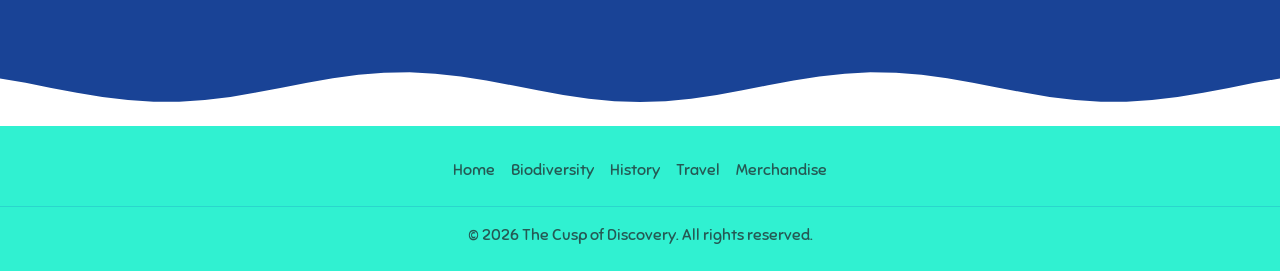
==== commit 9f27a7b3: "updated navs and footer for all pages" ====
--- a/index.html
+++ b/index.html
@@ -28,19 +28,19 @@
                 <div class="offcanvas-body">
                     <ul class="navbar-nav justify-content-end flex-grow-1 pe-3">
                         <li class="nav-item">
-                            <a class="nav-link active" aria-current="page" href="#">Home</a>
-                        </li>
-                        <li class="nav-item">
-                            <a class="nav-link" href="#">Biodiversity</a>
-                        </li>
-                        <li class="nav-item">
-                            <a class="nav-link" href="#">History</a>
-                        </li>
-                        <li class="nav-item">
-                            <a class="nav-link" href="#">Travel</a>
-                        </li>
-                        <li class="nav-item">
-                            <a class="nav-link" href="#">Merchandise</a>
+                            <a class="nav-link active" aria-current="page" href="index.html">Home</a>
+                        </li>
+                        <li class="nav-item">
+                            <a class="nav-link" href="biodiversity.html">Biodiversity</a>
+                        </li>
+                        <li class="nav-item">
+                            <a class="nav-link" href="history.html">History</a>
+                        </li>
+                        <li class="nav-item">
+                            <a class="nav-link" href="travel.html">Travel</a>
+                        </li>
+                        <li class="nav-item">
+                            <a class="nav-link" href="merchandise.html">Merchandise</a>
                         </li>
                     </ul>
                 </div>
@@ -363,21 +363,20 @@
 
      
 <footer class="py-4 mt-4">
-    <ul class="nav justify-content-center pb-3 mb-3 ">
-        <li class="nav-item"><a href="#" class="nav-link px-2 text-muted">Home</a></li>
-        <li class="nav-item"><a href="#" class="nav-link px-2 text-muted">Biodiversity</a></li>
-        <li class="nav-item"><a href="#" class="nav-link px-2 text-muted">History</a></li>
-        <li class="nav-item"><a href="#" class="nav-link px-2 text-muted">Travel</a></li>
-        <li class="nav-item"><a href="#" class="nav-link px-2 text-muted">Merchandise</a></li>
+    <ul class="nav justify-content-center pb-3 mb-3 border-bottom">
+        <li class="nav-item"><a href="index.html" class="nav-link px-2 text-muted">Home</a></li>
+        <li class="nav-item"><a href="biodiversity.html" class="nav-link px-2 text-muted">Biodiversity</a></li>
+        <li class="nav-item"><a href="history.html" class="nav-link px-2 text-muted">History</a></li>
+        <li class="nav-item"><a href="travel.html" class="nav-link px-2 text-muted">Travel</a></li>
+        <li class="nav-item"><a href="merchandise.html" class="nav-link px-2 text-muted">Merchandise</a></li>
     </ul>
-    <p class="text-center text-muted">&copy; 2024 The Cusp of Discovery. All rights reserved.</p>
+    <p class="text-center text-muted mb-0">&copy; 2026 The Cusp of Discovery. All rights reserved.</p>
 </footer>
     
     
 
    <script src="https://code.jquery.com/jquery-3.7.1.min.js"></script>
     <script src="https://cdn.jsdelivr.net/npm/bootstrap@5.3.9/dist/js/bootstrap.bundle.min.js" integrity="sha384-WyOxWvTyr1QaMPfiPJSv76iReVthorl5uWlFtZPyK0IEB0hGzo9y5Bp9mYanr8Bu" crossorigin="anonymous"></script>
-    <script src="js/app.js"></script>
     <script src="js/script.js"></script>
     
 </body>
--- a/css/style.css
+++ b/css/style.css
@@ -53,7 +53,12 @@
 .custom-navbar,
 .custom-navbar .offcanvas,
 footer {
-    background-color: rgb(48, 241, 209) !important;
+    background-color: rgb(48, 241, 209);
+}
+
+.border-bottom {
+    border-color: rgb(42, 214, 205) !important;
+    border-width: 1px !important;
 }
 
 .custom-navbar .navbar-brand,
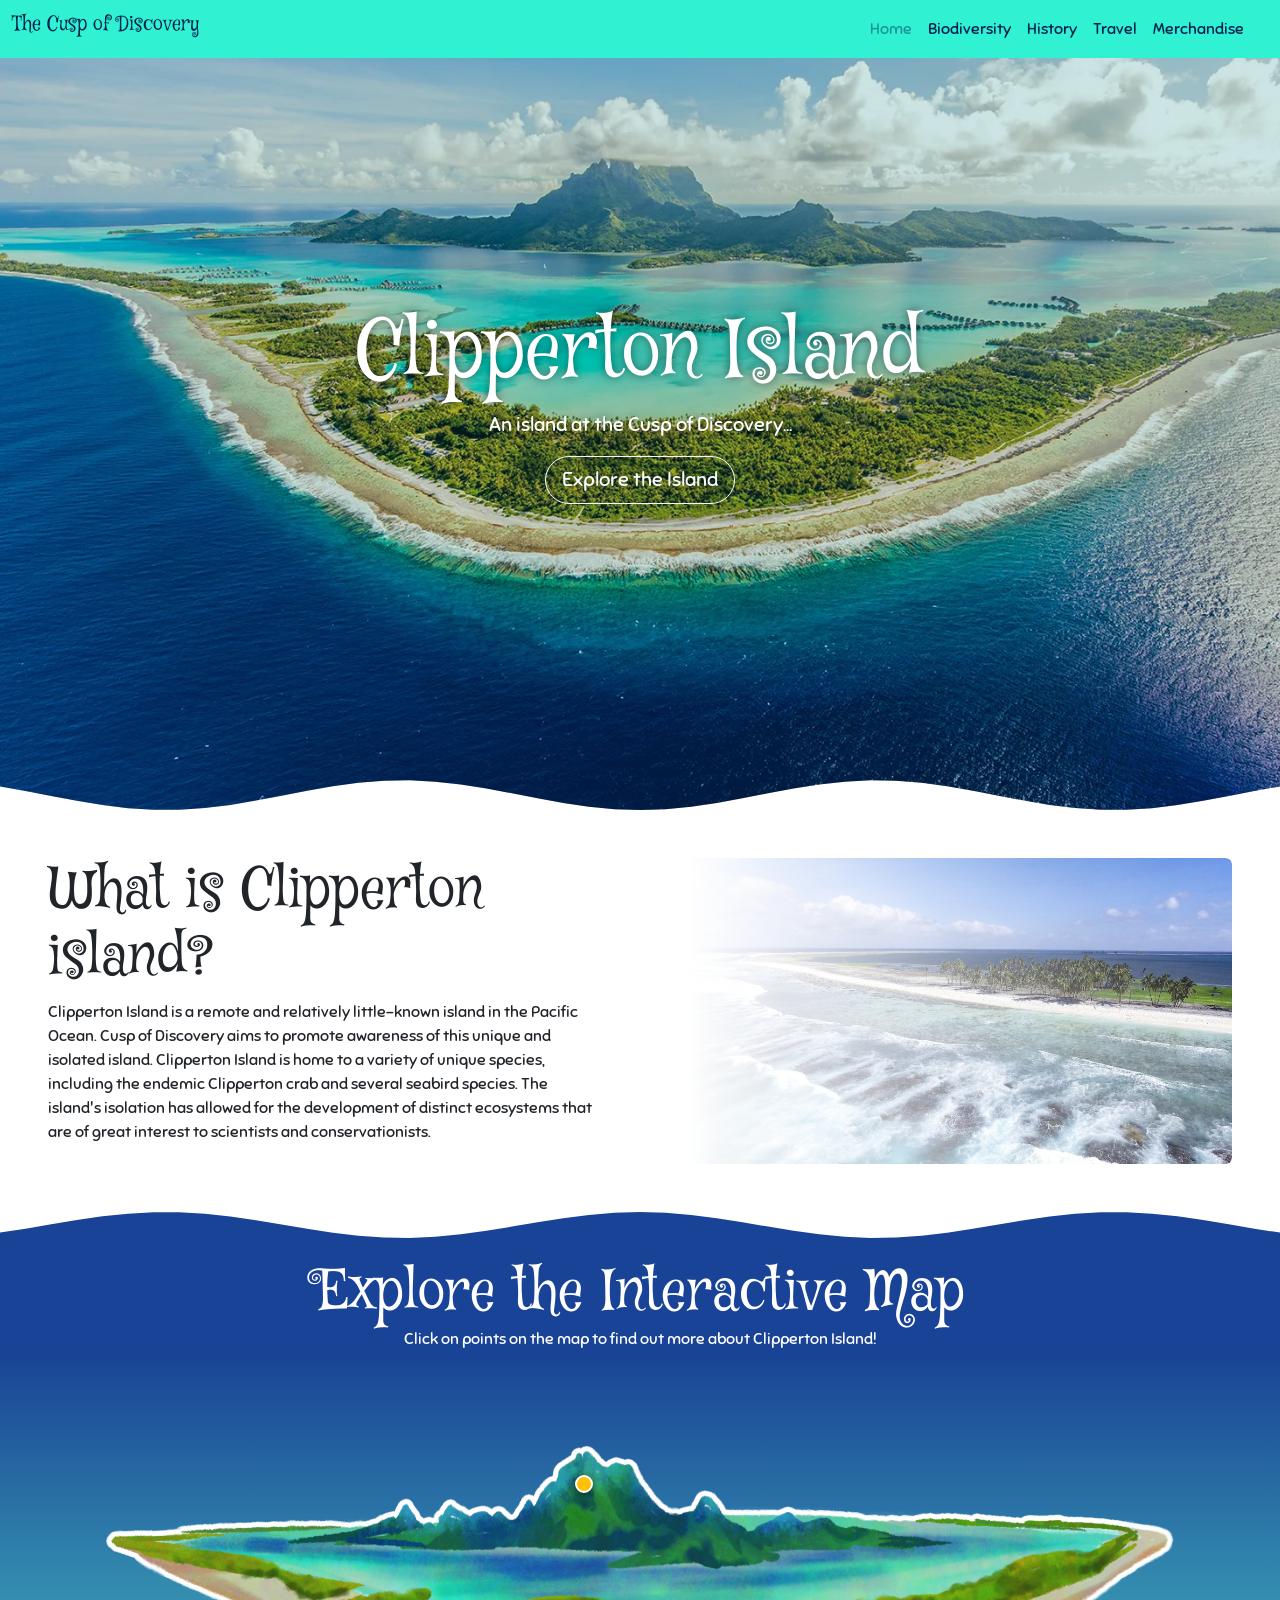
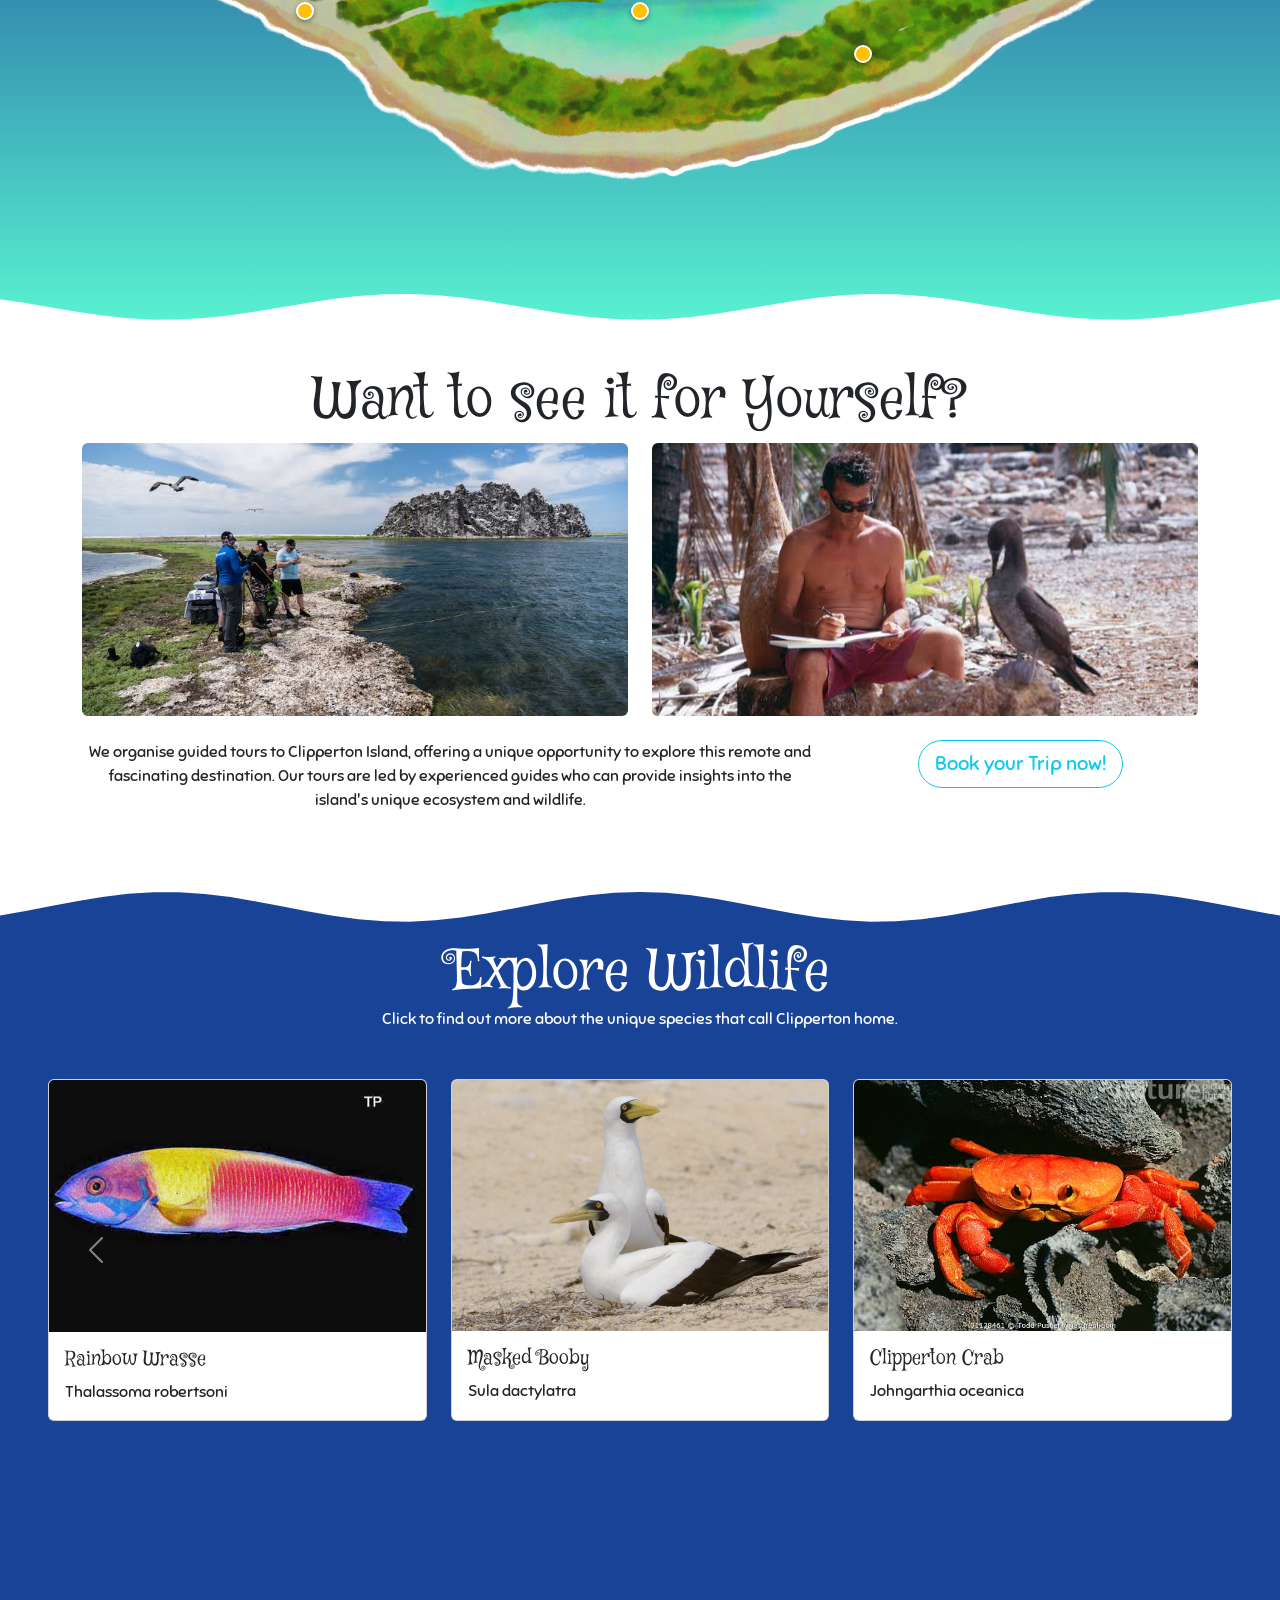
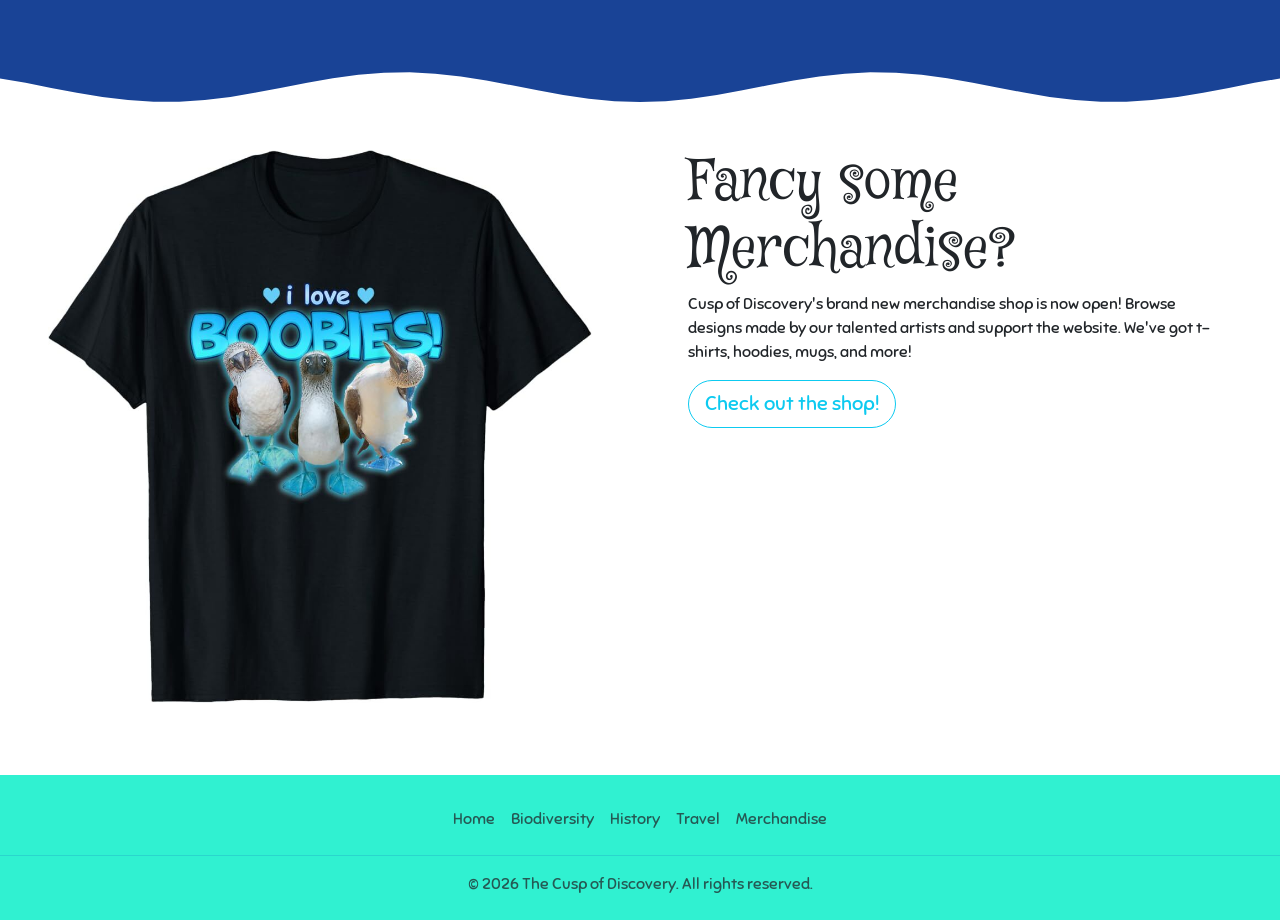
==== commit d7d81443: "Made edits to homepage" ====
--- a/index.html
+++ b/index.html
@@ -360,6 +360,22 @@
     </div>
 
 </div>
+
+<div class="container-fluid island-bio">
+        <div class="row">
+            <div class="col-12 col-md-6 p-5">
+                <img src="images/boobies_shirt.jpg" alt="Biodiversity" class="img-fluid rounded" >
+             </div>
+            <div class="col-12 col-md-6 p-5">
+                
+                <h2 class="display-4">Fancy some Merchandise?</h2>
+                <p>Cusp of Discovery's brand new merchandise shop is now open! Browse designs made by our talented artists and support the website. We've got t-shirts, hoodies, mugs, and more!</p>
+                <a href="merchandise.html" class="btn btn-outline-info btn-lg rounded-pill">
+                    Check out the shop!
+                    </a>
+            </div>
+        </div>
+    </div>
 
      
 <footer class="py-4 mt-4">
--- a/css/style.css
+++ b/css/style.css
@@ -16,9 +16,40 @@
     text-decoration: none;
 }
 
+::-moz-selection {
+    /* Code for Firefox */
+    color: rgb(255, 255, 255);
+    background: rgb(122, 207, 25) 80%;
+}
+
+::selection {
+    color: rgb(255, 255, 255);
+    background: rgb(122, 207, 25) 80%;
+}
+
 .masthead {
     background-size: cover;
     min-height: 90vh;
+    position: relative;
+    color: white;
+    text-shadow: 0 0 10px rgba(0, 0, 0, 0.5);
+    clip-path: polygon(100% 0%, 0% 0%,
+            0.00% 97.09%, 2.00% 97.64%, 4.00% 98.26%, 6.00% 98.86%, 8.00% 99.39%,
+            10.00% 99.77%, 12.00% 99.98%, 14.00% 99.97%, 16.00% 99.76%, 18.00% 99.37%,
+            20.00% 98.84%, 22.00% 98.24%, 24.00% 97.62%, 26.00% 97.07%, 28.00% 96.64%,
+            30.00% 96.39%, 32.00% 96.34%, 34.00% 96.50%, 36.00% 96.85%, 38.00% 97.34%,
+            40.00% 97.94%, 42.00% 98.56%, 44.00% 99.13%, 46.00% 99.59%, 48.00% 99.90%,
+            50.00% 100.00%, 52.00% 99.90%, 54.00% 99.59%, 56.00% 99.13%, 58.00% 98.56%,
+            60.00% 97.94%, 62.00% 97.34%, 64.00% 96.85%, 66.00% 96.50%, 68.00% 96.34%,
+            70.00% 96.39%, 72.00% 96.64%, 74.00% 97.07%, 76.00% 97.62%, 78.00% 98.24%,
+            80.00% 98.84%, 82.00% 99.37%, 84.00% 99.76%, 86.00% 99.97%, 88.00% 99.98%,
+            90.00% 99.77%, 92.00% 99.39%, 94.00% 98.86%, 96.00% 98.26%, 98.00% 97.64%,
+            100.00% 97.09%);
+}
+
+.pagehead {
+    background-size: cover;
+    min-height: 70vh;
     position: relative;
     color: white;
     text-shadow: 0 0 10px rgba(0, 0, 0, 0.5);
